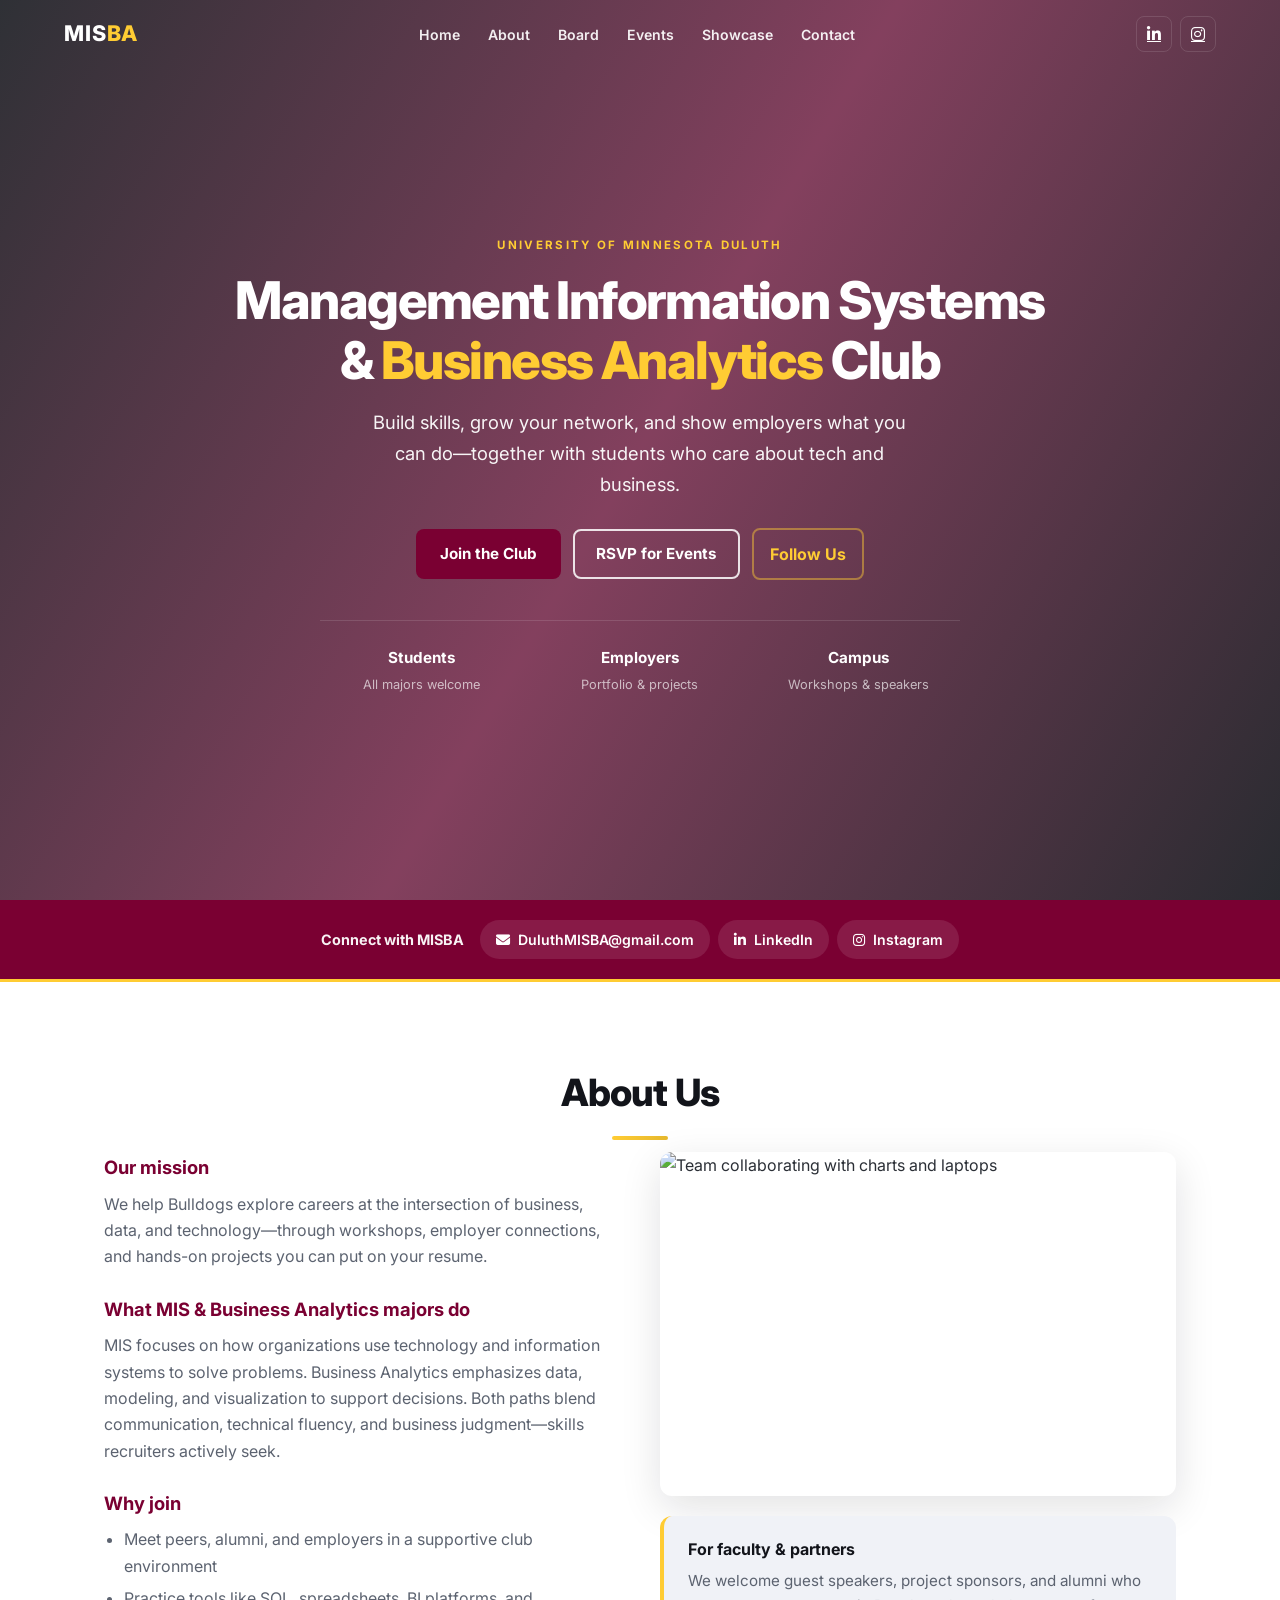
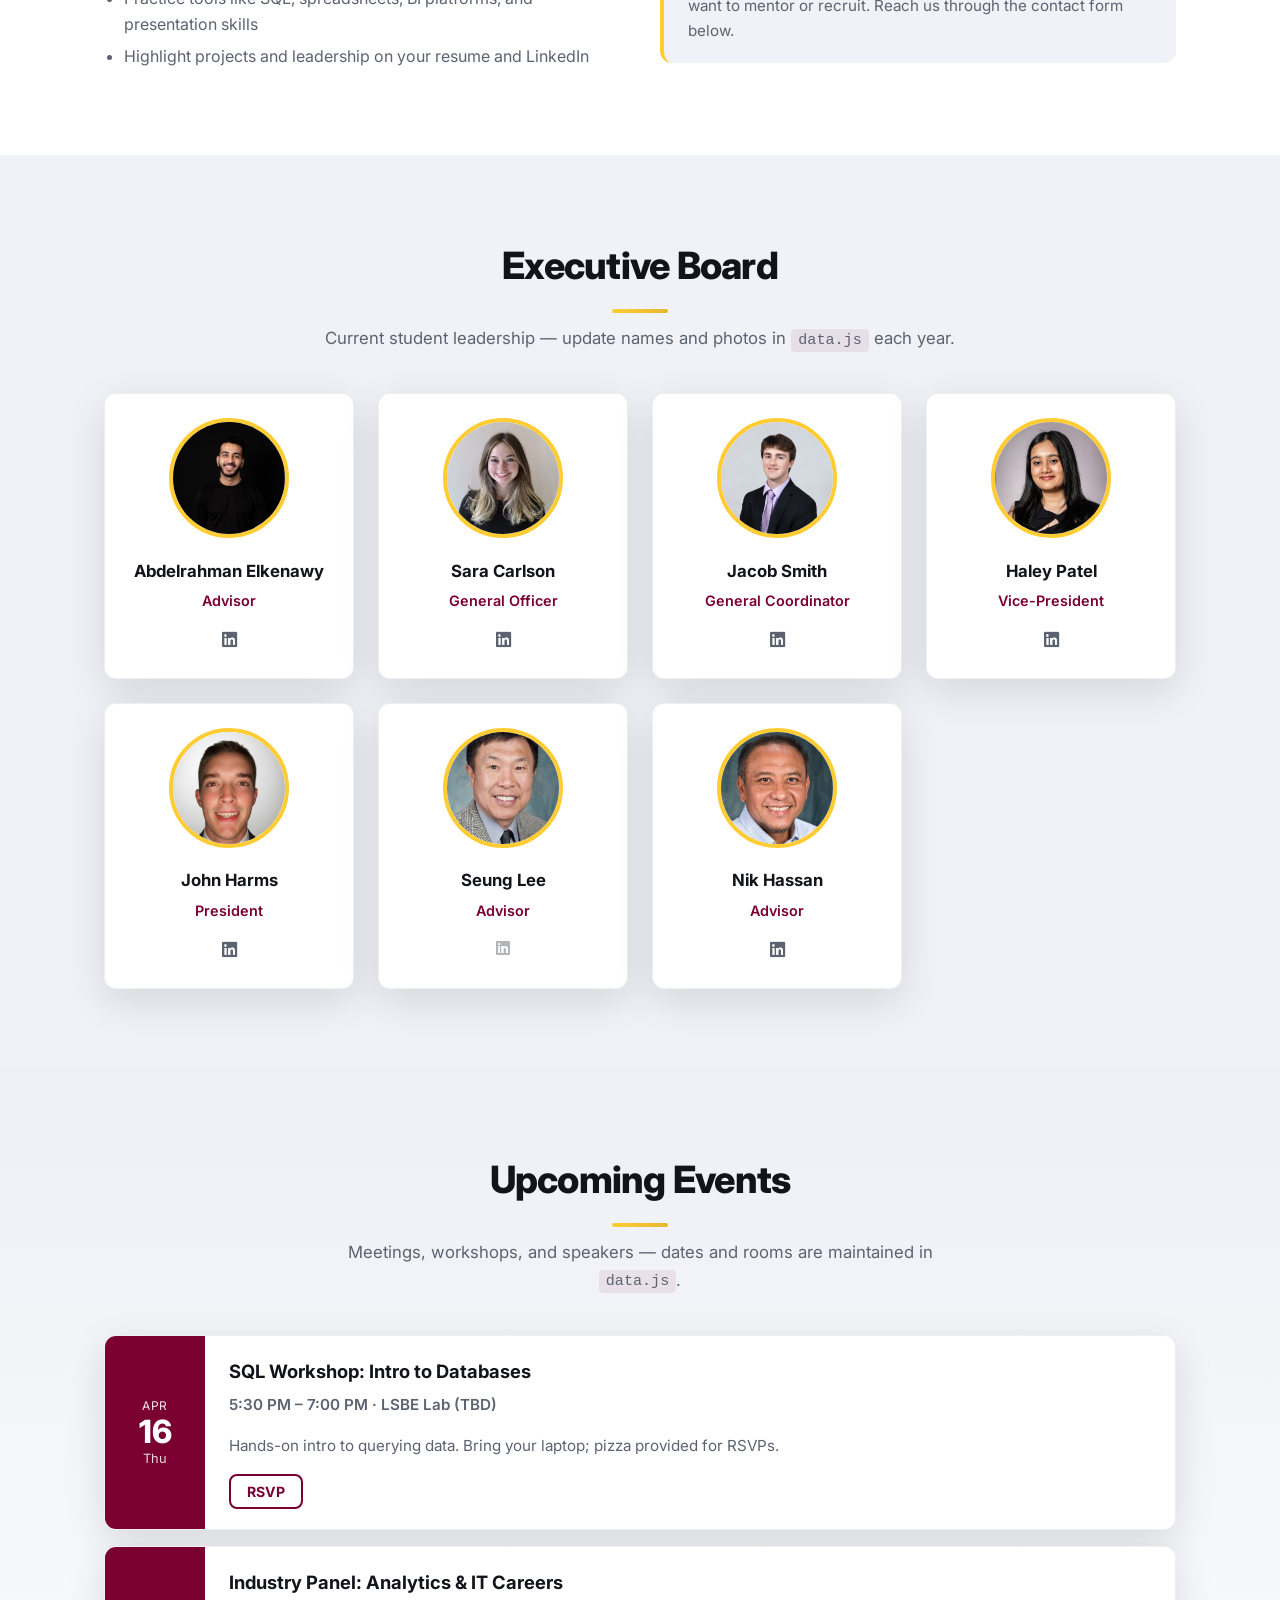
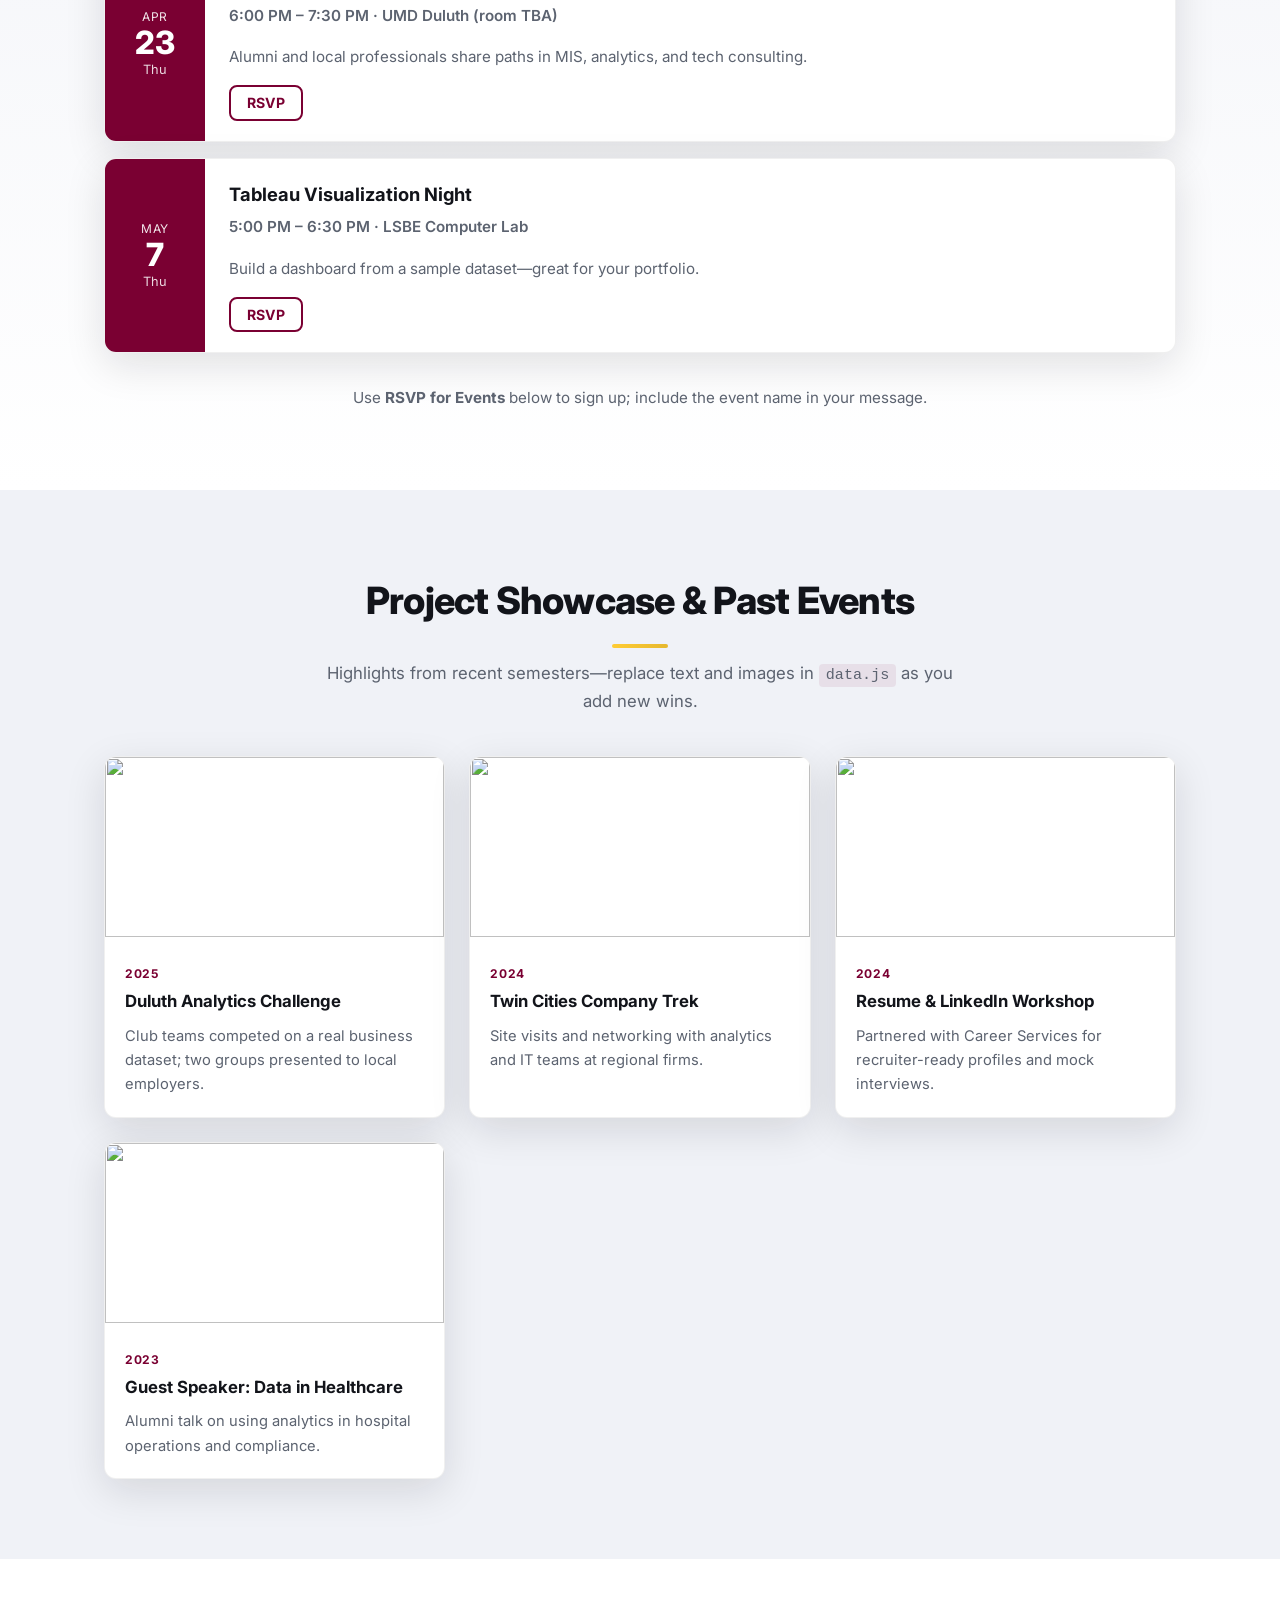
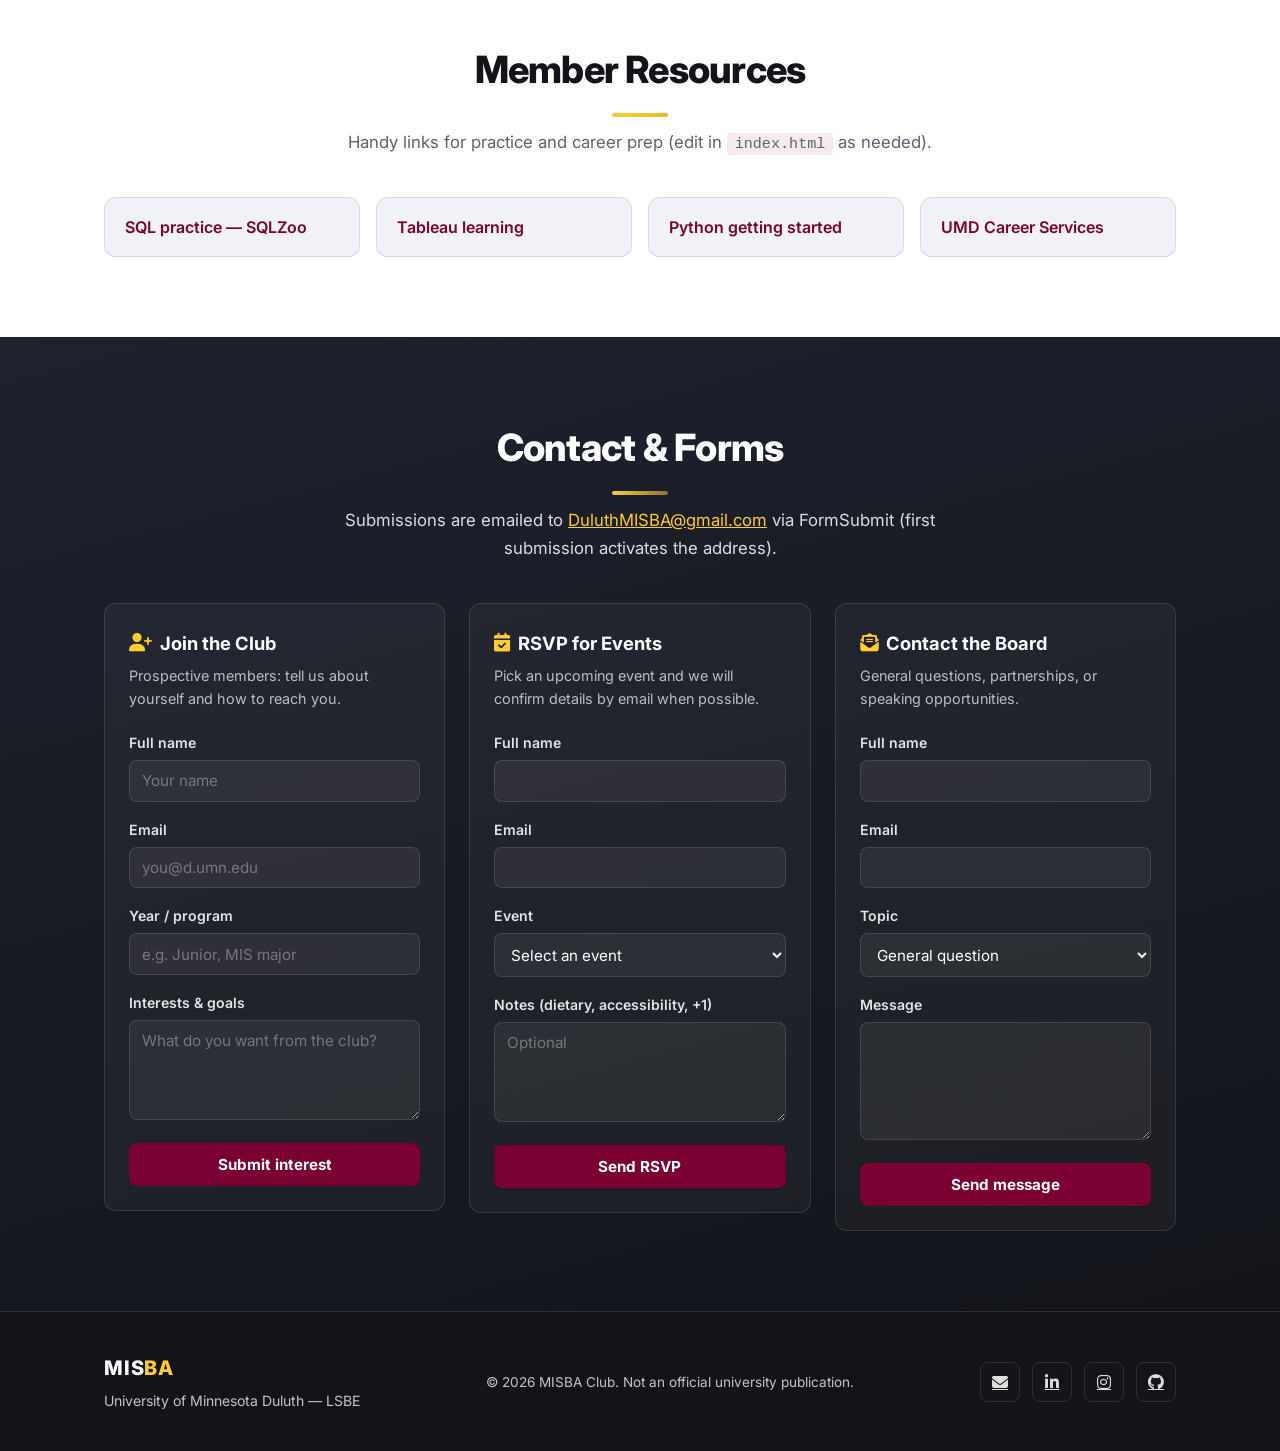
==== MISBA-club-site-main/index.html @ f06db03b "Add files via upload" ====
<!DOCTYPE html>
<html lang="en">
<head>
    <meta charset="UTF-8">
    <meta name="viewport" content="width=device-width, initial-scale=1.0">
    <meta name="description" content="UMD Duluth MIS & Business Analytics Club — events, projects, and community for students, faculty, and employers.">
    <title>MISBA Club | University of Minnesota Duluth</title>
    <link href="https://fonts.googleapis.com/css2?family=Inter:wght@300;400;500;600;700;800&display=swap" rel="stylesheet">
    <link rel="stylesheet" href="https://cdnjs.cloudflare.com/ajax/libs/font-awesome/6.5.1/css/all.min.css">
    <link rel="stylesheet" href="style.css">
</head>
<body>

    <nav id="navbar" aria-label="Primary">
        <div class="nav-container">
            <a href="#home" class="logo">MIS<span>BA</span></a>
            <ul class="nav-links" id="nav-links">
                <li><a href="#home">Home</a></li>
                <li><a href="#about">About</a></li>
                <li><a href="#board">Board</a></li>
                <li><a href="#events">Events</a></li>
                <li><a href="#showcase">Showcase</a></li>
                <li><a href="#contact">Contact</a></li>
            </ul>
            <div class="nav-social" aria-hidden="true">
                <a href="https://www.linkedin.com/in/mis-ba-duluth/" target="_blank" rel="noopener noreferrer" title="LinkedIn"><i class="fab fa-linkedin-in"></i></a>
                <a href="https://www.instagram.com/misbac_umd?igsh=MTRkMTVzYm5iMDFwYw==" target="_blank" rel="noopener noreferrer" title="Instagram"><i class="fab fa-instagram"></i></a>
            </div>
            <button type="button" class="burger" id="burger" aria-label="Open menu" aria-expanded="false" aria-controls="nav-links">
                <span class="line1"></span>
                <span class="line2"></span>
                <span class="line3"></span>
            </button>
        </div>
    </nav>

    <header id="home" class="hero">
        <div class="hero-content">
            <p class="hero-eyebrow">University of Minnesota Duluth</p>
            <h1>Management Information Systems <br>&amp; <span class="highlight">Business Analytics</span> Club</h1>
            <p class="hero-lead">Build skills, grow your network, and show employers what you can do—together with students who care about tech and business.</p>
            <div class="hero-btns">
                <a href="#join" class="btn-primary">Join the Club</a>
                <a href="#events" class="btn-secondary">RSVP for Events</a>
                <a href="#socials" class="btn-ghost">Follow Us</a>
            </div>
            <div class="hero-stats" role="presentation">
                <div><strong>Students</strong><span>All majors welcome</span></div>
                <div><strong>Employers</strong><span>Portfolio &amp; projects</span></div>
                <div><strong>Campus</strong><span>Workshops &amp; speakers</span></div>
            </div>
        </div>
    </header>

    <section id="socials" class="social-strip" aria-label="Club social media">
        <div class="container social-strip-inner">
            <span class="social-strip-label">Connect with MISBA</span>
            <div class="social-strip-links">
                <a class="social-pill" href="mailto:DuluthMISBA@gmail.com"><i class="fas fa-envelope"></i> DuluthMISBA@gmail.com</a>
                <a class="social-pill" href="https://www.linkedin.com/in/mis-ba-duluth/" target="_blank" rel="noopener noreferrer"><i class="fab fa-linkedin-in"></i> LinkedIn</a>
                <a class="social-pill" href="https://www.instagram.com/misbac_umd?igsh=MTRkMTVzYm5iMDFwYw==" target="_blank" rel="noopener noreferrer"><i class="fab fa-instagram"></i> Instagram</a>
            </div>
        </div>
    </section>

    <section id="about" class="section">
        <div class="container">
            <h2 class="section-title">About Us</h2>
            <div class="about-grid">
                <div class="about-text">
                    <h3>Our mission</h3>
                    <p>We help Bulldogs explore careers at the intersection of business, data, and technology—through workshops, employer connections, and hands-on projects you can put on your resume.</p>
                    <h3>What MIS &amp; Business Analytics majors do</h3>
                    <p>MIS focuses on how organizations use technology and information systems to solve problems. Business Analytics emphasizes data, modeling, and visualization to support decisions. Both paths blend communication, technical fluency, and business judgment—skills recruiters actively seek.</p>
                    <h3>Why join</h3>
                    <ul class="about-list">
                        <li>Meet peers, alumni, and employers in a supportive club environment</li>
                        <li>Practice tools like SQL, spreadsheets, BI platforms, and presentation skills</li>
                        <li>Highlight projects and leadership on your resume and LinkedIn</li>
                    </ul>
                </div>
                <div class="about-aside">
                    <figure class="about-image">
                        <img src="https://images.unsplash.com/photo-1460925895917-afdab827c52f?auto=format&fit=crop&w=900&q=80" alt="Team collaborating with charts and laptops" width="600" height="400" loading="lazy">
                    </figure>
                    <div class="about-card">
                        <h4>For faculty &amp; partners</h4>
                        <p>We welcome guest speakers, project sponsors, and alumni who want to mentor or recruit. Reach us through the contact form below.</p>
                    </div>
                </div>
            </div>
        </div>
    </section>

    <section id="board" class="section bg-light">
        <div class="container">
            <h2 class="section-title">Executive Board</h2>
            <p class="section-intro">Current student leadership — update names and photos in <code>data.js</code> each year.</p>
            <div class="card-grid" id="board-grid"></div>
        </div>
    </section>

    <section id="events" class="section section-events">
        <div class="container">
            <h2 class="section-title">Upcoming Events</h2>
            <p class="section-intro">Meetings, workshops, and speakers — dates and rooms are maintained in <code>data.js</code>.</p>
            <div class="events-container" id="events-container"></div>
            <p class="events-rsvp-hint">Use <strong>RSVP for Events</strong> below to sign up; include the event name in your message.</p>
        </div>
    </section>

    <section id="showcase" class="section bg-light">
        <div class="container">
            <h2 class="section-title">Project Showcase &amp; Past Events</h2>
            <p class="section-intro">Highlights from recent semesters—replace text and images in <code>data.js</code> as you add new wins.</p>
            <div class="showcase-grid" id="showcase-grid"></div>
        </div>
    </section>

    <section id="resources" class="section">
        <div class="container">
            <h2 class="section-title">Member Resources</h2>
            <p class="section-intro">Handy links for practice and career prep (edit in <code>index.html</code> as needed).</p>
            <div class="resource-grid">
                <a href="https://sqlzoo.net/" class="resource-link" target="_blank" rel="noopener noreferrer">SQL practice — SQLZoo</a>
                <a href="https://public.tableau.com/app/learn" class="resource-link" target="_blank" rel="noopener noreferrer">Tableau learning</a>
                <a href="https://www.python.org/about/gettingstarted/" class="resource-link" target="_blank" rel="noopener noreferrer">Python getting started</a>
                <a href="https://careers.d.umn.edu/" class="resource-link" target="_blank" rel="noopener noreferrer">UMD Career Services</a>
            </div>
        </div>
    </section>

    <section id="contact" class="section bg-dark contact-section">
        <div class="container">
            <h2 class="section-title white">Contact &amp; Forms</h2>
            <p class="section-intro light">Submissions are emailed to <a href="mailto:DuluthMISBA@gmail.com">DuluthMISBA@gmail.com</a> via FormSubmit (first submission activates the address).</p>

            <div class="forms-grid">
                <div class="form-panel" id="join">
                    <h3><i class="fas fa-user-plus"></i> Join the Club</h3>
                    <p class="form-panel-desc">Prospective members: tell us about yourself and how to reach you.</p>
                    <form class="club-form" action="https://formsubmit.co/DuluthMISBA@gmail.com" method="POST">
                        <input type="hidden" name="_subject" value="[MISBA] Join the Club">
                        <input type="hidden" name="_template" value="table">
                        <input type="text" name="_honey" class="honeypot" tabindex="-1" autocomplete="off" aria-hidden="true">
                        <div class="form-group">
                            <label for="join-name">Full name</label>
                            <input type="text" id="join-name" name="name" placeholder="Your name" required autocomplete="name">
                        </div>
                        <div class="form-group">
                            <label for="join-email">Email</label>
                            <input type="email" id="join-email" name="email" placeholder="you@d.umn.edu" required autocomplete="email">
                        </div>
                        <div class="form-group">
                            <label for="join-year">Year / program</label>
                            <input type="text" id="join-year" name="year_or_program" placeholder="e.g. Junior, MIS major">
                        </div>
                        <div class="form-group">
                            <label for="join-interests">Interests &amp; goals</label>
                            <textarea id="join-interests" name="interests" rows="4" placeholder="What do you want from the club?" required></textarea>
                        </div>
                        <button type="submit" class="btn-primary btn-block">Submit interest</button>
                    </form>
                </div>

                <div class="form-panel" id="rsvp">
                    <h3><i class="fas fa-calendar-check"></i> RSVP for Events</h3>
                    <p class="form-panel-desc">Pick an upcoming event and we will confirm details by email when possible.</p>
                    <form class="club-form" action="https://formsubmit.co/DuluthMISBA@gmail.com" method="POST">
                        <input type="hidden" name="_subject" value="[MISBA] Event RSVP">
                        <input type="hidden" name="_template" value="table">
                        <input type="text" name="_honey" class="honeypot" tabindex="-1" autocomplete="off" aria-hidden="true">
                        <div class="form-group">
                            <label for="rsvp-name">Full name</label>
                            <input type="text" id="rsvp-name" name="name" required autocomplete="name">
                        </div>
                        <div class="form-group">
                            <label for="rsvp-email">Email</label>
                            <input type="email" id="rsvp-email" name="email" required autocomplete="email">
                        </div>
                        <div class="form-group">
                            <label for="rsvp-event">Event</label>
                            <select id="rsvp-event" name="event" required></select>
                        </div>
                        <div class="form-group">
                            <label for="rsvp-notes">Notes (dietary, accessibility, +1)</label>
                            <textarea id="rsvp-notes" name="notes" rows="3" placeholder="Optional"></textarea>
                        </div>
                        <button type="submit" class="btn-primary btn-block">Send RSVP</button>
                    </form>
                </div>

                <div class="form-panel" id="inquiry">
                    <h3><i class="fas fa-envelope-open-text"></i> Contact the Board</h3>
                    <p class="form-panel-desc">General questions, partnerships, or speaking opportunities.</p>
                    <form class="club-form" action="https://formsubmit.co/DuluthMISBA@gmail.com" method="POST">
                        <input type="hidden" name="_subject" value="[MISBA] General inquiry">
                        <input type="hidden" name="_template" value="table">
                        <input type="text" name="_honey" class="honeypot" tabindex="-1" autocomplete="off" aria-hidden="true">
                        <div class="form-group">
                            <label for="inq-name">Full name</label>
                            <input type="text" id="inq-name" name="name" required autocomplete="name">
                        </div>
                        <div class="form-group">
                            <label for="inq-email">Email</label>
                            <input type="email" id="inq-email" name="email" required autocomplete="email">
                        </div>
                        <div class="form-group">
                            <label for="inq-topic">Topic</label>
                            <select id="inq-topic" name="topic">
                                <option value="General">General question</option>
                                <option value="Speaking">Guest speaking / panel</option>
                                <option value="Sponsorship">Sponsorship or collaboration</option>
                                <option value="Faculty">Faculty / staff</option>
                            </select>
                        </div>
                        <div class="form-group">
                            <label for="inq-message">Message</label>
                            <textarea id="inq-message" name="message" rows="5" required></textarea>
                        </div>
                        <button type="submit" class="btn-primary btn-block">Send message</button>
                    </form>
                </div>
            </div>
        </div>
    </section>

    <footer>
        <div class="container footer-content">
            <div class="footer-brand">
                <span class="logo footer-logo">MIS<span>BA</span></span>
                <p>University of Minnesota Duluth — LSBE</p>
            </div>
            <p class="footer-copy">&copy; <span id="year"></span> MISBA Club. Not an official university publication.</p>
            <div class="footer-socials">
                <a href="mailto:DuluthMISBA@gmail.com" title="Email"><i class="fas fa-envelope"></i></a>
                <a href="https://www.linkedin.com/in/mis-ba-duluth/" target="_blank" rel="noopener noreferrer" title="LinkedIn"><i class="fab fa-linkedin-in"></i></a>
                <a href="https://www.instagram.com/misbac_umd?igsh=MTRkMTVzYm5iMDFwYw==" target="_blank" rel="noopener noreferrer" title="Instagram"><i class="fab fa-instagram"></i></a>
                <a href="https://github.com/prestonsimon1/MISBA-club-site" target="_blank" rel="noopener noreferrer" title="Site repository"><i class="fab fa-github"></i></a>
            </div>
        </div>
    </footer>

    <script src="data.js"></script>
    <script src="script.js"></script>
</body>
</html>
---- MISBA-club-site-main/style.css ----
/* --- Root (UMD-inspired: maroon + gold) --- */
:root {
    --umd-maroon: #7a0032;
    --umd-maroon-deep: #5c0025;
    --umd-gold: #ffcc33;
    --umd-gold-dim: #e6b82e;
    --dark: #12141a;
    --dark-soft: #1e222d;
    --text: #2b2f36;
    --muted: #5c6370;
    --light-grey: #f0f2f7;
    --white: #ffffff;
    --border: rgba(255, 255, 255, 0.12);
    --shadow: 0 12px 40px rgba(18, 20, 26, 0.12);
    --transition: 0.25s ease;
    --radius: 12px;
    --font: "Inter", system-ui, sans-serif;
}

* {
    margin: 0;
    padding: 0;
    box-sizing: border-box;
}

html {
    scroll-behavior: smooth;
}

body {
    font-family: var(--font);
    line-height: 1.65;
    color: var(--text);
    overflow-x: hidden;
    background: var(--white);
}

.container {
    max-width: 1120px;
    margin: 0 auto;
    padding: 0 1.5rem;
}

.section {
    padding: 5rem 0;
}

.section-title {
    text-align: center;
    font-size: clamp(1.75rem, 4vw, 2.35rem);
    font-weight: 800;
    margin-bottom: 0.75rem;
    letter-spacing: -0.02em;
    color: var(--dark);
}

.section-title.white {
    color: var(--white);
}

.section-title::after {
    content: "";
    display: block;
    width: 56px;
    height: 4px;
    background: linear-gradient(90deg, var(--umd-gold), var(--umd-gold-dim));
    margin: 0.75rem auto 0;
    border-radius: 2px;
}

.section-intro {
    text-align: center;
    max-width: 640px;
    margin: 0 auto 2.5rem;
    color: var(--muted);
    font-size: 1.05rem;
}

.section-intro.light {
    color: rgba(255, 255, 255, 0.85);
}

.section-intro.light a {
    color: var(--umd-gold);
}

.section-intro code {
    font-size: 0.9em;
    background: rgba(122, 0, 50, 0.08);
    padding: 0.15rem 0.45rem;
    border-radius: 4px;
}

.bg-light {
    background: var(--light-grey);
}

.bg-dark {
    background: linear-gradient(165deg, var(--dark-soft) 0%, var(--dark) 100%);
    color: var(--white);
}

/* --- Navigation --- */
#navbar {
    position: fixed;
    width: 100%;
    top: 0;
    z-index: 1000;
    transition: background var(--transition), padding var(--transition), box-shadow var(--transition);
    padding: 1rem 0;
}

#navbar.scrolled {
    background: rgba(18, 20, 26, 0.92);
    backdrop-filter: blur(12px);
    padding: 0.5rem 0;
    box-shadow: 0 4px 24px rgba(0, 0, 0, 0.2);
}

.nav-container {
    max-width: 1200px;
    margin: 0 auto;
    display: flex;
    align-items: center;
    justify-content: space-between;
    padding: 0 1.5rem;
    gap: 1rem;
}

.logo {
    font-weight: 800;
    font-size: 1.35rem;
    color: var(--white);
    text-decoration: none;
    letter-spacing: 0.04em;
}

.logo span {
    color: var(--umd-gold);
}

.nav-links {
    display: flex;
    list-style: none;
    gap: 0.25rem;
}

.nav-links li a {
    color: rgba(255, 255, 255, 0.92);
    text-decoration: none;
    padding: 0.5rem 0.75rem;
    font-weight: 600;
    font-size: 0.88rem;
    border-radius: 8px;
    transition: var(--transition);
}

.nav-links li a:hover {
    color: var(--umd-gold);
    background: rgba(255, 255, 255, 0.06);
}

.nav-social {
    display: flex;
    gap: 0.5rem;
}

.nav-social a {
    color: var(--white);
    width: 36px;
    height: 36px;
    display: flex;
    align-items: center;
    justify-content: center;
    border-radius: 8px;
    border: 1px solid var(--border);
    transition: var(--transition);
}

.nav-social a:hover {
    color: var(--umd-gold);
    border-color: var(--umd-gold);
}

.burger {
    display: none;
    flex-direction: column;
    justify-content: center;
    gap: 5px;
    width: 44px;
    height: 44px;
    background: transparent;
    border: 1px solid var(--border);
    border-radius: 8px;
    cursor: pointer;
    padding: 0 10px;
}

.burger span {
    display: block;
    height: 2px;
    background: var(--white);
    border-radius: 1px;
    transition: var(--transition);
}

.burger.toggle .line1 {
    transform: rotate(45deg) translate(5px, 5px);
}

.burger.toggle .line2 {
    opacity: 0;
}

.burger.toggle .line3 {
    transform: rotate(-45deg) translate(5px, -5px);
}

/* --- Hero --- */
.hero {
    min-height: 100vh;
    padding: 6rem 1.5rem 4rem;
    background:
        linear-gradient(120deg, rgba(18, 20, 26, 0.88) 0%, rgba(90, 0, 40, 0.75) 50%, rgba(18, 20, 26, 0.9) 100%),
        url("https://images.unsplash.com/photo-1551434678-e076c223a692?auto=format&fit=crop&w=1920&q=80") center/cover no-repeat;
    display: flex;
    align-items: center;
    justify-content: center;
    text-align: center;
    color: var(--white);
}

.hero-content {
    max-width: 880px;
}

.hero-eyebrow {
    text-transform: uppercase;
    letter-spacing: 0.2em;
    font-size: 0.72rem;
    font-weight: 700;
    color: var(--umd-gold);
    margin-bottom: 1rem;
}

.hero h1 {
    font-size: clamp(2rem, 5vw, 3.25rem);
    line-height: 1.15;
    font-weight: 800;
    margin-bottom: 1rem;
    letter-spacing: -0.03em;
}

.highlight {
    color: var(--umd-gold);
}

.hero-lead {
    font-size: 1.15rem;
    opacity: 0.95;
    max-width: 560px;
    margin: 0 auto 1.75rem;
    line-height: 1.7;
}

.hero-btns {
    display: flex;
    flex-wrap: wrap;
    gap: 0.75rem;
    justify-content: center;
    align-items: center;
    margin-bottom: 2.5rem;
}

.hero-stats {
    display: grid;
    grid-template-columns: repeat(3, 1fr);
    gap: 1rem;
    max-width: 640px;
    margin: 0 auto;
    padding-top: 1.5rem;
    border-top: 1px solid var(--border);
}

.hero-stats div {
    text-align: center;
}

.hero-stats strong {
    display: block;
    font-size: 0.95rem;
    color: var(--white);
}

.hero-stats span {
    font-size: 0.8rem;
    color: rgba(255, 255, 255, 0.65);
}

/* --- Buttons --- */
.btn-primary {
    background: var(--umd-maroon);
    color: var(--white);
    padding: 0.75rem 1.5rem;
    border: none;
    border-radius: 8px;
    text-decoration: none;
    font-weight: 700;
    font-size: 0.95rem;
    display: inline-block;
    transition: var(--transition);
    cursor: pointer;
    font-family: inherit;
}

.btn-primary:hover {
    background: var(--umd-maroon-deep);
    transform: translateY(-2px);
    box-shadow: 0 8px 24px rgba(122, 0, 50, 0.35);
}

.btn-secondary {
    border: 2px solid rgba(255, 255, 255, 0.85);
    color: var(--white);
    padding: 0.65rem 1.35rem;
    text-decoration: none;
    border-radius: 8px;
    font-weight: 700;
    font-size: 0.95rem;
    transition: var(--transition);
}

.btn-secondary:hover {
    background: var(--white);
    color: var(--umd-maroon);
}

.btn-ghost {
    color: var(--umd-gold);
    text-decoration: none;
    font-weight: 700;
    padding: 0.65rem 1rem;
    border-radius: 8px;
    border: 2px solid rgba(255, 204, 51, 0.45);
    transition: var(--transition);
}

.btn-ghost:hover {
    background: rgba(255, 204, 51, 0.12);
}

.btn-block {
    width: 100%;
    text-align: center;
}

/* --- Social strip --- */
.social-strip {
    background: var(--umd-maroon);
    color: var(--white);
    padding: 1.25rem 0;
    border-bottom: 3px solid var(--umd-gold);
}

.social-strip-inner {
    display: flex;
    flex-wrap: wrap;
    align-items: center;
    justify-content: center;
    gap: 1rem;
}

.social-strip-label {
    font-weight: 700;
    font-size: 0.9rem;
    opacity: 0.95;
}

.social-strip-links {
    display: flex;
    flex-wrap: wrap;
    gap: 0.5rem;
    justify-content: center;
}

.social-pill {
    display: inline-flex;
    align-items: center;
    gap: 0.5rem;
    padding: 0.5rem 1rem;
    background: rgba(255, 255, 255, 0.1);
    border-radius: 999px;
    color: var(--white);
    text-decoration: none;
    font-size: 0.88rem;
    font-weight: 600;
    transition: var(--transition);
}

.social-pill:hover {
    background: rgba(255, 255, 255, 0.2);
    color: var(--umd-gold);
}

/* --- About --- */
.about-grid {
    display: grid;
    grid-template-columns: 1fr 1fr;
    gap: 2.5rem;
    align-items: start;
}

.about-text h3 {
    font-size: 1.15rem;
    margin: 1.5rem 0 0.5rem;
    color: var(--umd-maroon);
}

.about-text h3:first-child {
    margin-top: 0;
}

.about-text p {
    color: var(--muted);
}

.about-list {
    margin-top: 0.5rem;
    padding-left: 1.25rem;
    color: var(--muted);
}

.about-list li {
    margin-bottom: 0.35rem;
}

.about-aside {
    display: flex;
    flex-direction: column;
    gap: 1.25rem;
}

.about-image {
    border-radius: var(--radius);
    overflow: hidden;
    box-shadow: var(--shadow);
}

.about-image img {
    width: 100%;
    height: auto;
    display: block;
    vertical-align: middle;
}

.about-card {
    background: var(--light-grey);
    padding: 1.25rem 1.5rem;
    border-radius: var(--radius);
    border-left: 4px solid var(--umd-gold);
}

.about-card h4 {
    font-size: 1rem;
    margin-bottom: 0.35rem;
    color: var(--dark);
}

.about-card p {
    font-size: 0.95rem;
    color: var(--muted);
}

/* --- Board --- */
.card-grid {
    display: grid;
    grid-template-columns: repeat(auto-fill, minmax(200px, 1fr));
    gap: 1.5rem;
}

.board-card {
    background: var(--white);
    padding: 1.5rem 1.25rem;
    text-align: center;
    border-radius: var(--radius);
    box-shadow: var(--shadow);
    border: 1px solid rgba(0, 0, 0, 0.06);
    transition: transform var(--transition);
}

.board-card:hover {
    transform: translateY(-4px);
}

.board-img img {
    width: 120px;
    height: 120px;
    border-radius: 50%;
    object-fit: cover;
    border: 4px solid var(--umd-gold);
    margin-bottom: 0.75rem;
}

.board-card h3 {
    font-size: 1.05rem;
    color: var(--dark);
}

.board-card .role {
    color: var(--umd-maroon);
    font-weight: 600;
    font-size: 0.9rem;
    margin: 0.25rem 0 0.75rem;
}

.social-mini a {
    color: var(--muted);
    font-size: 1.1rem;
}

.social-mini a:hover {
    color: var(--umd-maroon);
}

.social-placeholder {
    opacity: 0.35;
    cursor: default;
}

.honeypot {
    display: none !important;
}

/* --- Events --- */
.section-events {
    background: linear-gradient(180deg, #eef0f6 0%, var(--white) 100%);
}

.events-container {
    display: flex;
    flex-direction: column;
    gap: 1rem;
}

.event-card {
    background: var(--white);
    display: flex;
    flex-wrap: wrap;
    align-items: stretch;
    padding: 0;
    border-radius: var(--radius);
    box-shadow: var(--shadow);
    border: 1px solid rgba(0, 0, 0, 0.06);
    overflow: hidden;
}

.event-date-box {
    background: var(--umd-maroon);
    color: var(--white);
    padding: 1.25rem 1.5rem;
    min-width: 100px;
    display: flex;
    flex-direction: column;
    align-items: center;
    justify-content: center;
    text-align: center;
}

.event-date-box .month {
    font-size: 0.75rem;
    text-transform: uppercase;
    letter-spacing: 0.08em;
    opacity: 0.9;
}

.event-date-box .day {
    font-size: 2rem;
    font-weight: 800;
    line-height: 1;
}

.event-date-box .weekday {
    font-size: 0.8rem;
    opacity: 0.85;
}

.event-info {
    flex: 1;
    padding: 1.25rem 1.5rem;
    min-width: 200px;
}

.event-info h4 {
    font-size: 1.15rem;
    margin-bottom: 0.35rem;
    color: var(--dark);
}

.event-meta {
    font-size: 0.88rem;
    color: var(--umd-maroon);
    font-weight: 600;
    margin-bottom: 0.5rem;
}

.event-info p {
    color: var(--muted);
    font-size: 0.95rem;
    margin-bottom: 1rem;
}

.btn-rsvp {
    background: transparent;
    color: var(--umd-maroon);
    border: 2px solid var(--umd-maroon);
    padding: 0.45rem 1rem;
    border-radius: 8px;
    font-weight: 700;
    cursor: pointer;
    font-family: inherit;
    font-size: 0.88rem;
    transition: var(--transition);
}

.btn-rsvp:hover {
    background: var(--umd-maroon);
    color: var(--white);
}

.events-rsvp-hint {
    text-align: center;
    margin-top: 2rem;
    color: var(--muted);
    font-size: 0.95rem;
}

/* --- Showcase --- */
.showcase-grid {
    display: grid;
    grid-template-columns: repeat(auto-fill, minmax(260px, 1fr));
    gap: 1.5rem;
}

.showcase-card {
    background: var(--white);
    border-radius: var(--radius);
    overflow: hidden;
    box-shadow: var(--shadow);
    border: 1px solid rgba(0, 0, 0, 0.06);
    transition: transform var(--transition);
}

.showcase-card:hover {
    transform: translateY(-3px);
}

.showcase-card img {
    width: 100%;
    height: 180px;
    object-fit: cover;
}

.showcase-body {
    padding: 1.25rem;
}

.showcase-body .year {
    font-size: 0.75rem;
    font-weight: 700;
    text-transform: uppercase;
    letter-spacing: 0.06em;
    color: var(--umd-maroon);
    margin-bottom: 0.25rem;
}

.showcase-body h4 {
    font-size: 1.05rem;
    margin-bottom: 0.5rem;
    color: var(--dark);
}

.showcase-body p {
    font-size: 0.92rem;
    color: var(--muted);
}

/* --- Resources --- */
.resource-grid {
    display: grid;
    grid-template-columns: repeat(auto-fit, minmax(220px, 1fr));
    gap: 1rem;
}

.resource-link {
    display: block;
    padding: 1rem 1.25rem;
    background: var(--light-grey);
    border-radius: var(--radius);
    text-decoration: none;
    color: var(--umd-maroon);
    font-weight: 600;
    border: 1px solid rgba(122, 0, 50, 0.12);
    transition: var(--transition);
}

.resource-link:hover {
    background: var(--white);
    border-color: var(--umd-gold);
    box-shadow: var(--shadow);
}

/* --- Contact / Forms --- */
.contact-section .section-title::after {
    background: linear-gradient(90deg, var(--umd-gold), rgba(255, 204, 51, 0.5));
}

.forms-grid {
    display: grid;
    grid-template-columns: repeat(auto-fit, minmax(300px, 1fr));
    gap: 1.5rem;
    align-items: start;
}

.form-panel {
    background: rgba(255, 255, 255, 0.04);
    border: 1px solid var(--border);
    border-radius: var(--radius);
    padding: 1.5rem;
}

.form-panel h3 {
    font-size: 1.15rem;
    margin-bottom: 0.35rem;
    display: flex;
    align-items: center;
    gap: 0.5rem;
    color: var(--white);
}

.form-panel h3 i {
    color: var(--umd-gold);
}

.form-panel-desc {
    font-size: 0.9rem;
    color: rgba(255, 255, 255, 0.7);
    margin-bottom: 1.25rem;
}

.form-group {
    margin-bottom: 1rem;
}

.form-group label {
    display: block;
    margin-bottom: 0.35rem;
    font-weight: 600;
    font-size: 0.88rem;
    color: rgba(255, 255, 255, 0.88);
}

.club-form input,
.club-form select,
.club-form textarea {
    width: 100%;
    padding: 0.65rem 0.75rem;
    border: 1px solid var(--border);
    border-radius: 8px;
    background: rgba(255, 255, 255, 0.06);
    color: var(--white);
    font-family: inherit;
    font-size: 0.95rem;
}

.club-form input::placeholder,
.club-form textarea::placeholder {
    color: rgba(255, 255, 255, 0.35);
}

.club-form select {
    cursor: pointer;
}

.club-form select option {
    background: var(--dark);
    color: var(--white);
}

.club-form textarea {
    resize: vertical;
    min-height: 100px;
}

.club-form input:focus,
.club-form select:focus,
.club-form textarea:focus {
    outline: 2px solid var(--umd-gold);
    outline-offset: 1px;
}

/* --- Footer --- */
footer {
    background: var(--dark);
    color: rgba(255, 255, 255, 0.75);
    padding: 2.5rem 0;
    border-top: 1px solid var(--border);
}

.footer-content {
    display: flex;
    flex-wrap: wrap;
    align-items: center;
    justify-content: space-between;
    gap: 1.5rem;
}

.footer-logo {
    font-size: 1.25rem;
}

.footer-brand p {
    font-size: 0.88rem;
    margin-top: 0.25rem;
}

.footer-copy {
    font-size: 0.85rem;
    flex: 1;
    text-align: center;
    min-width: 200px;
}

.footer-socials {
    display: flex;
    gap: 0.75rem;
}

.footer-socials a {
    color: rgba(255, 255, 255, 0.85);
    width: 40px;
    height: 40px;
    display: flex;
    align-items: center;
    justify-content: center;
    border-radius: 8px;
    border: 1px solid var(--border);
    transition: var(--transition);
}

.footer-socials a:hover {
    color: var(--umd-gold);
    border-color: var(--umd-gold);
}

/* --- Mobile --- */
@media (max-width: 900px) {
    .about-grid {
        grid-template-columns: 1fr;
    }

    .hero-stats {
        grid-template-columns: 1fr;
        gap: 0.75rem;
    }
}

@media (max-width: 768px) {
    .nav-links {
        display: none;
        position: absolute;
        top: 100%;
        left: 0;
        width: 100%;
        flex-direction: column;
        background: rgba(18, 20, 26, 0.98);
        padding: 1rem 1.5rem 1.25rem;
        gap: 0;
        border-bottom: 1px solid var(--border);
    }

    .nav-links.nav-active {
        display: flex;
    }

    .nav-links li a {
        display: block;
        padding: 0.65rem 0;
    }

    .nav-social {
        display: none;
    }

    .burger {
        display: flex;
    }

    .footer-content {
        flex-direction: column;
        text-align: center;
    }

    .footer-copy {
        order: 3;
    }
}
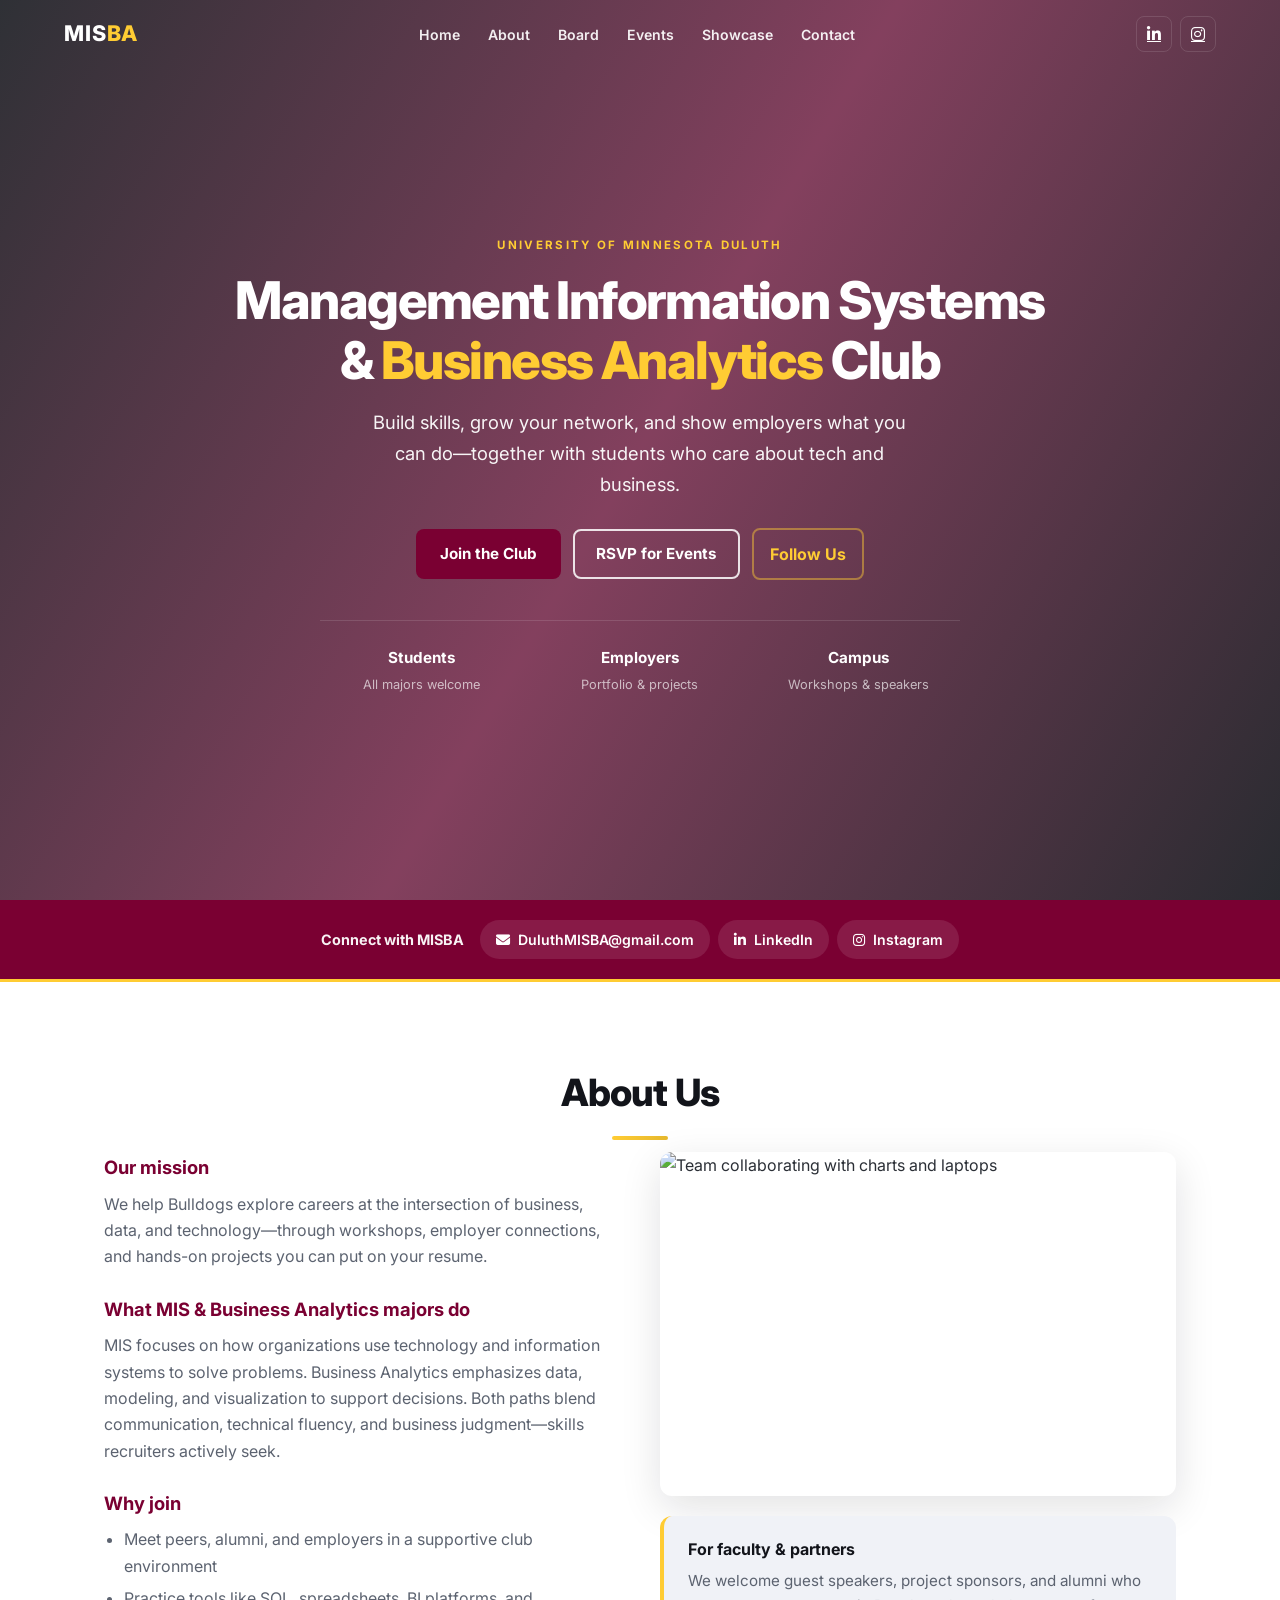
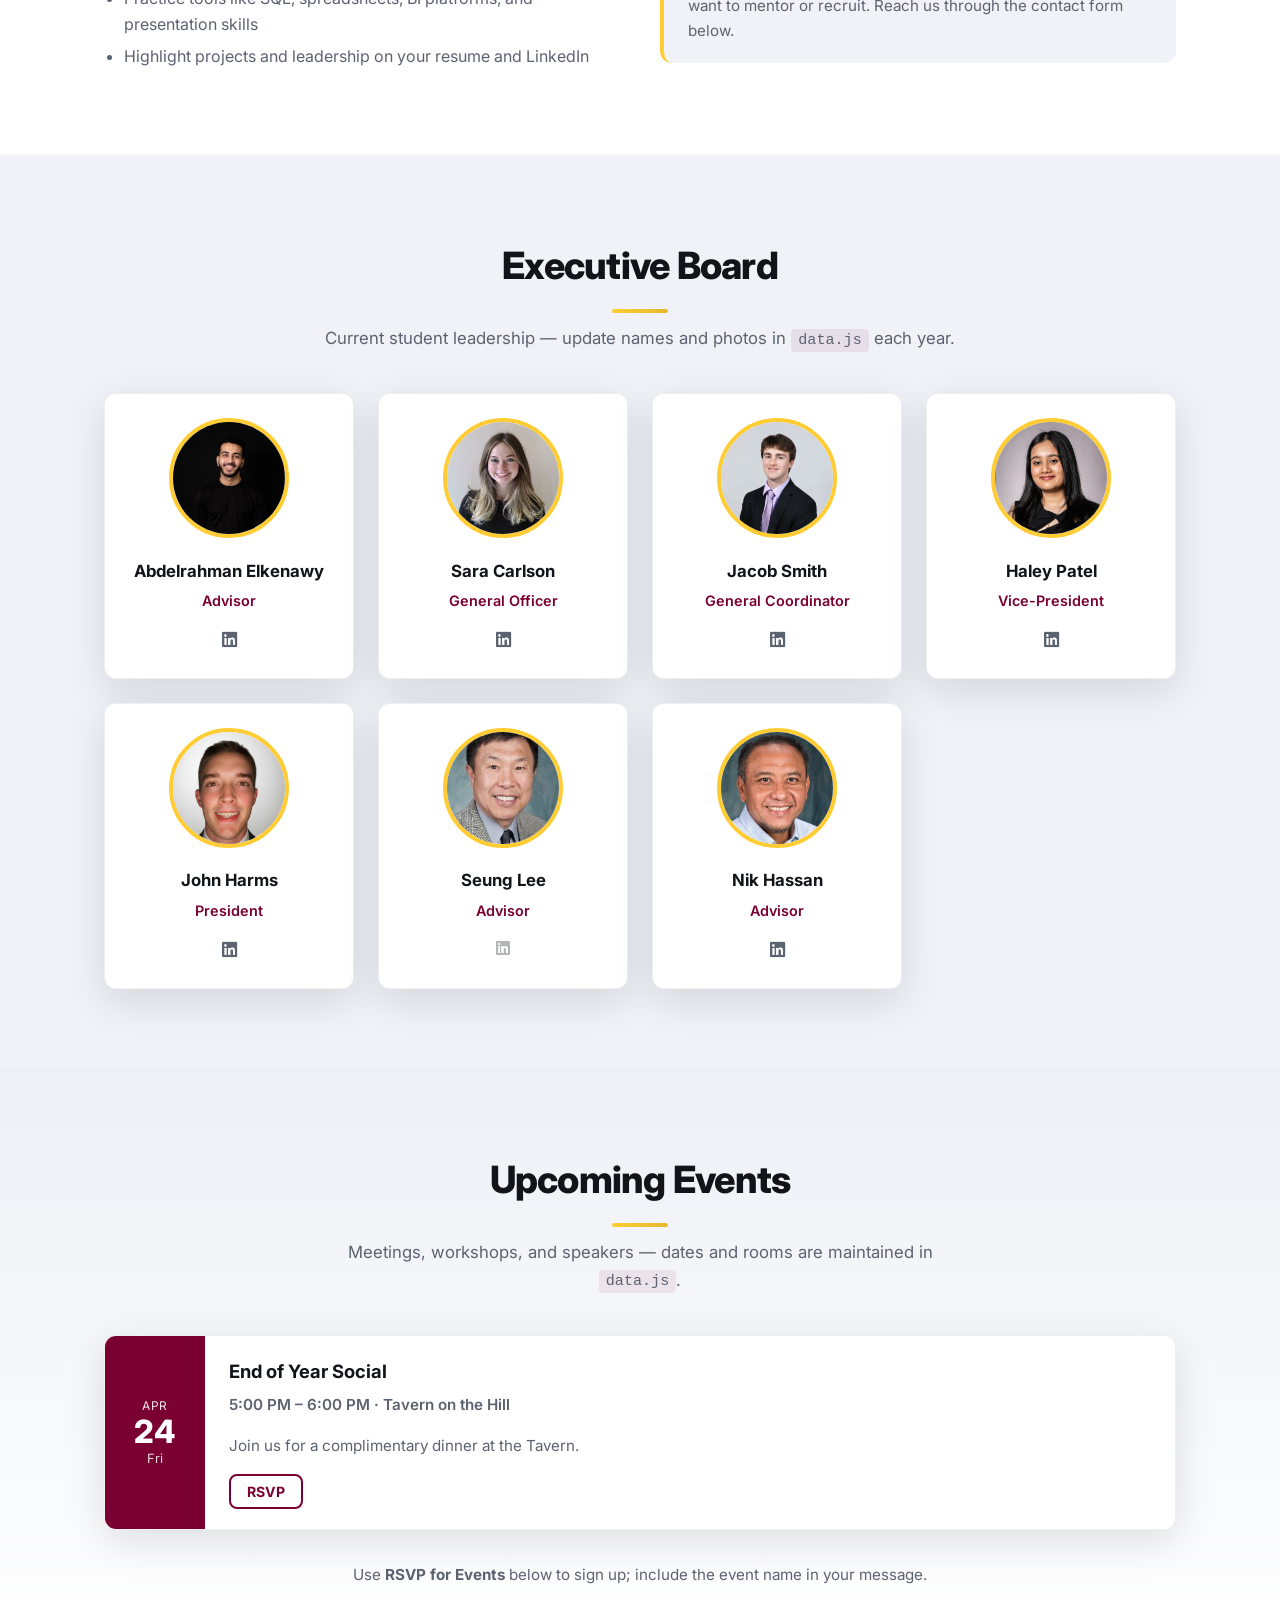
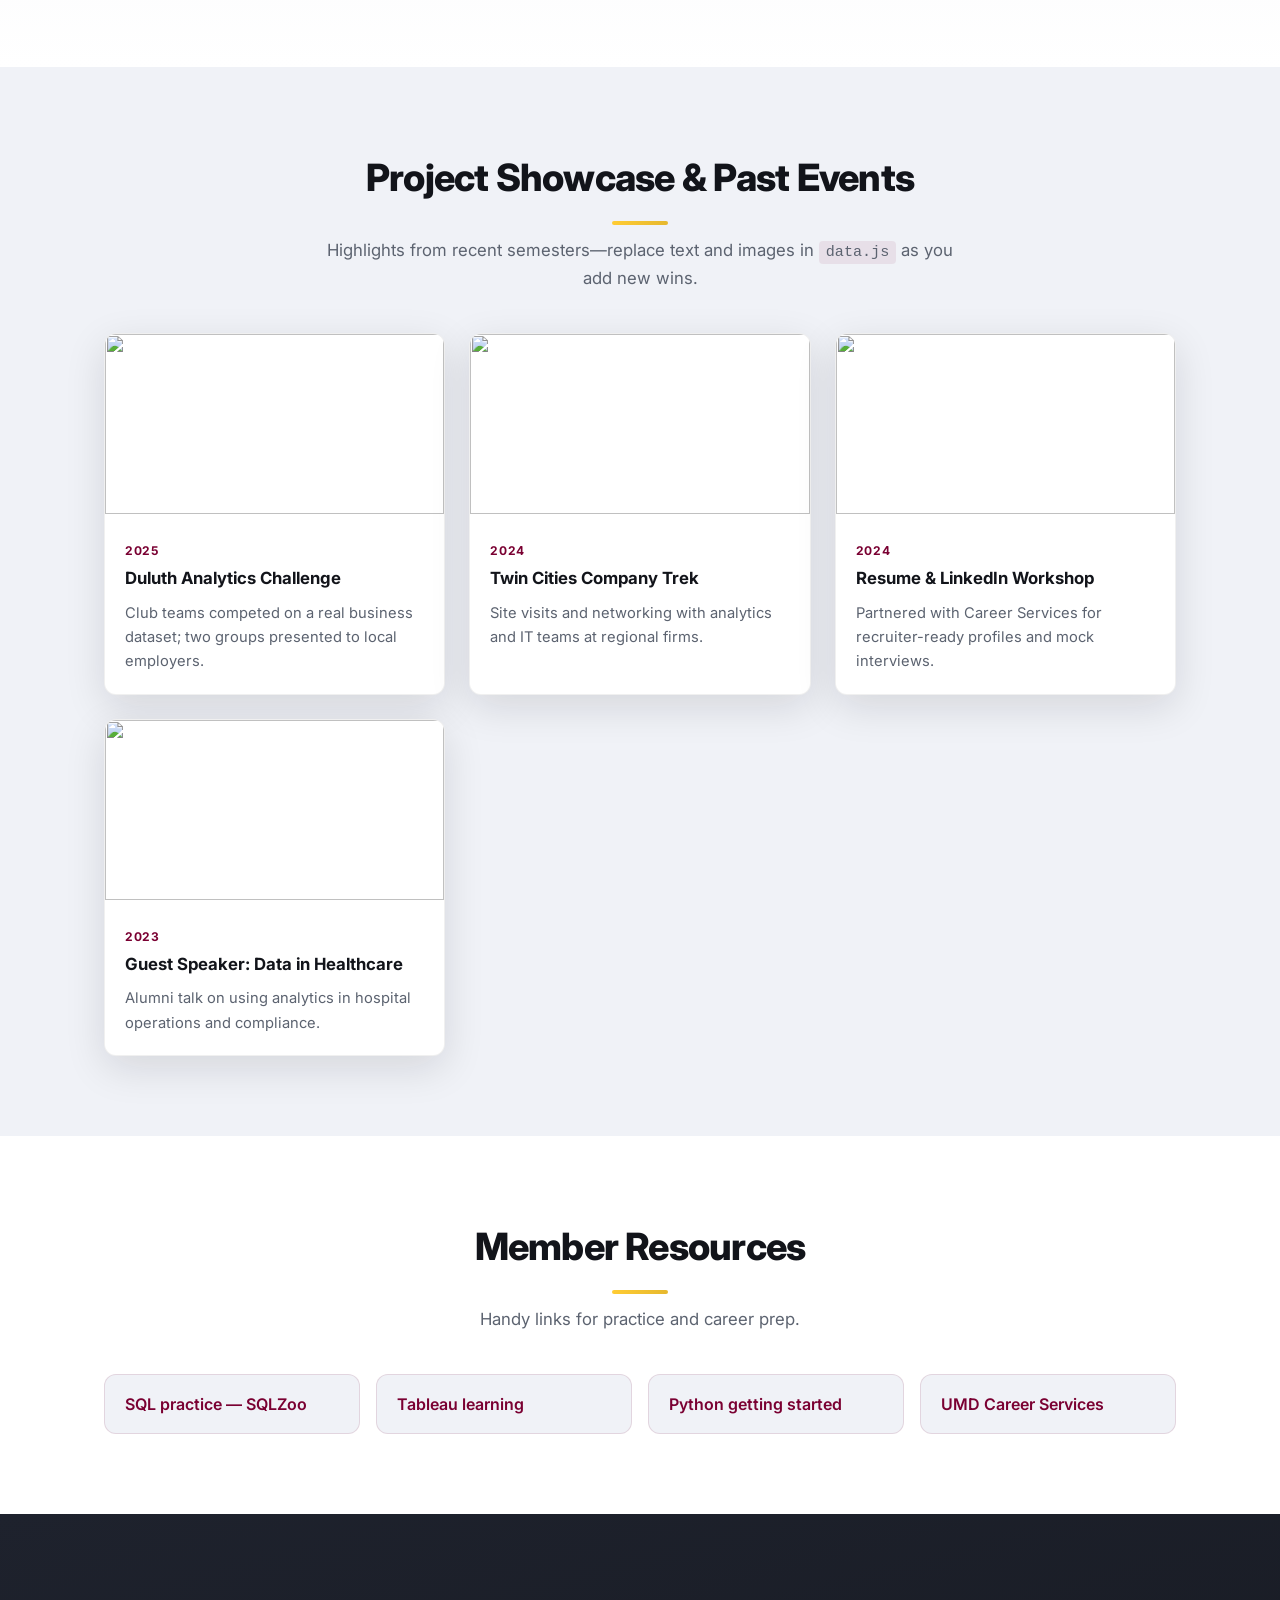
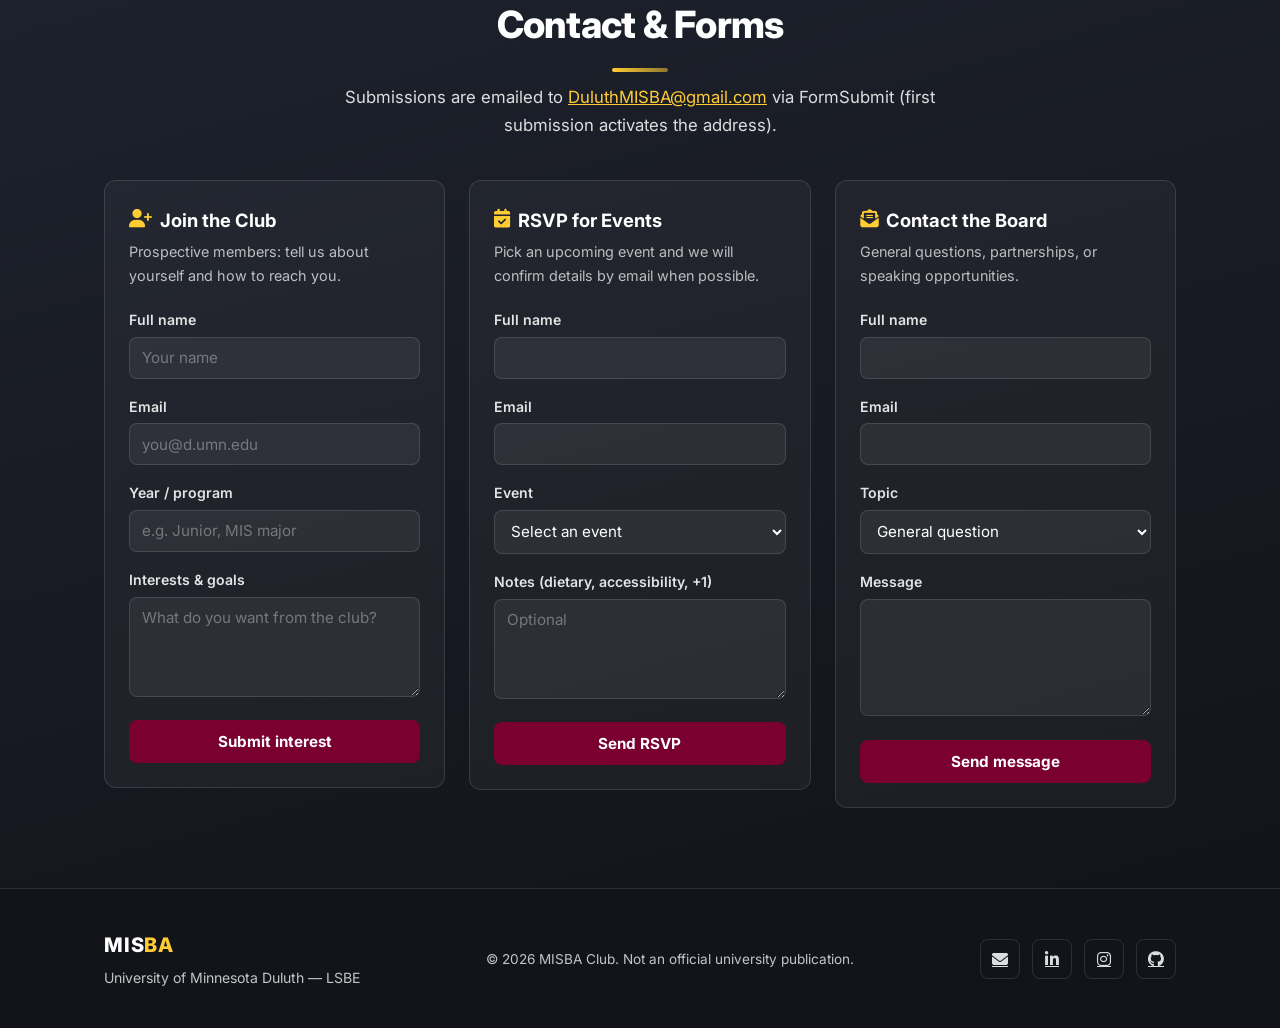
==== commit 38371fb8: "Update index.html" ====
--- a/MISBA-club-site-main/index.html
+++ b/MISBA-club-site-main/index.html
@@ -120,7 +120,7 @@
     <section id="resources" class="section">
         <div class="container">
             <h2 class="section-title">Member Resources</h2>
-            <p class="section-intro">Handy links for practice and career prep (edit in <code>index.html</code> as needed).</p>
+            <p class="section-intro">Handy links for practice and career prep.</p>
             <div class="resource-grid">
                 <a href="https://sqlzoo.net/" class="resource-link" target="_blank" rel="noopener noreferrer">SQL practice — SQLZoo</a>
                 <a href="https://public.tableau.com/app/learn" class="resource-link" target="_blank" rel="noopener noreferrer">Tableau learning</a>
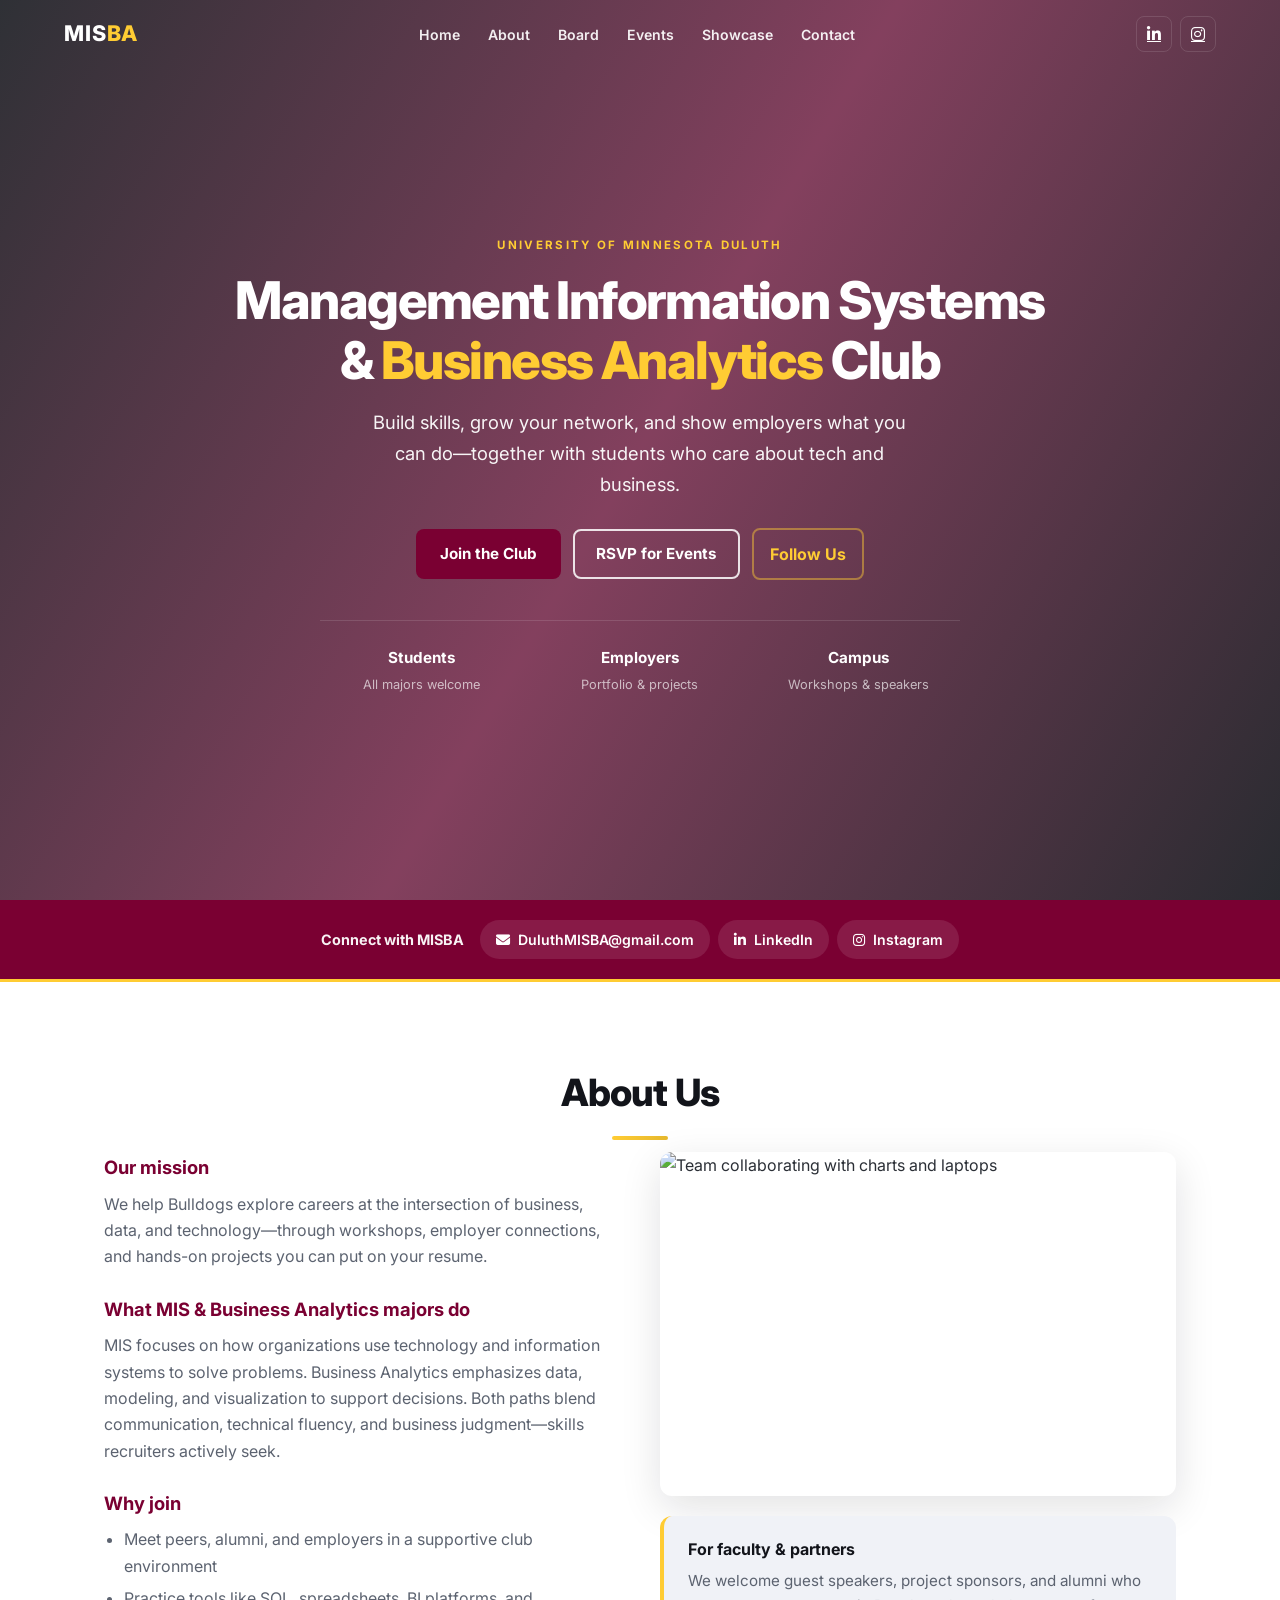
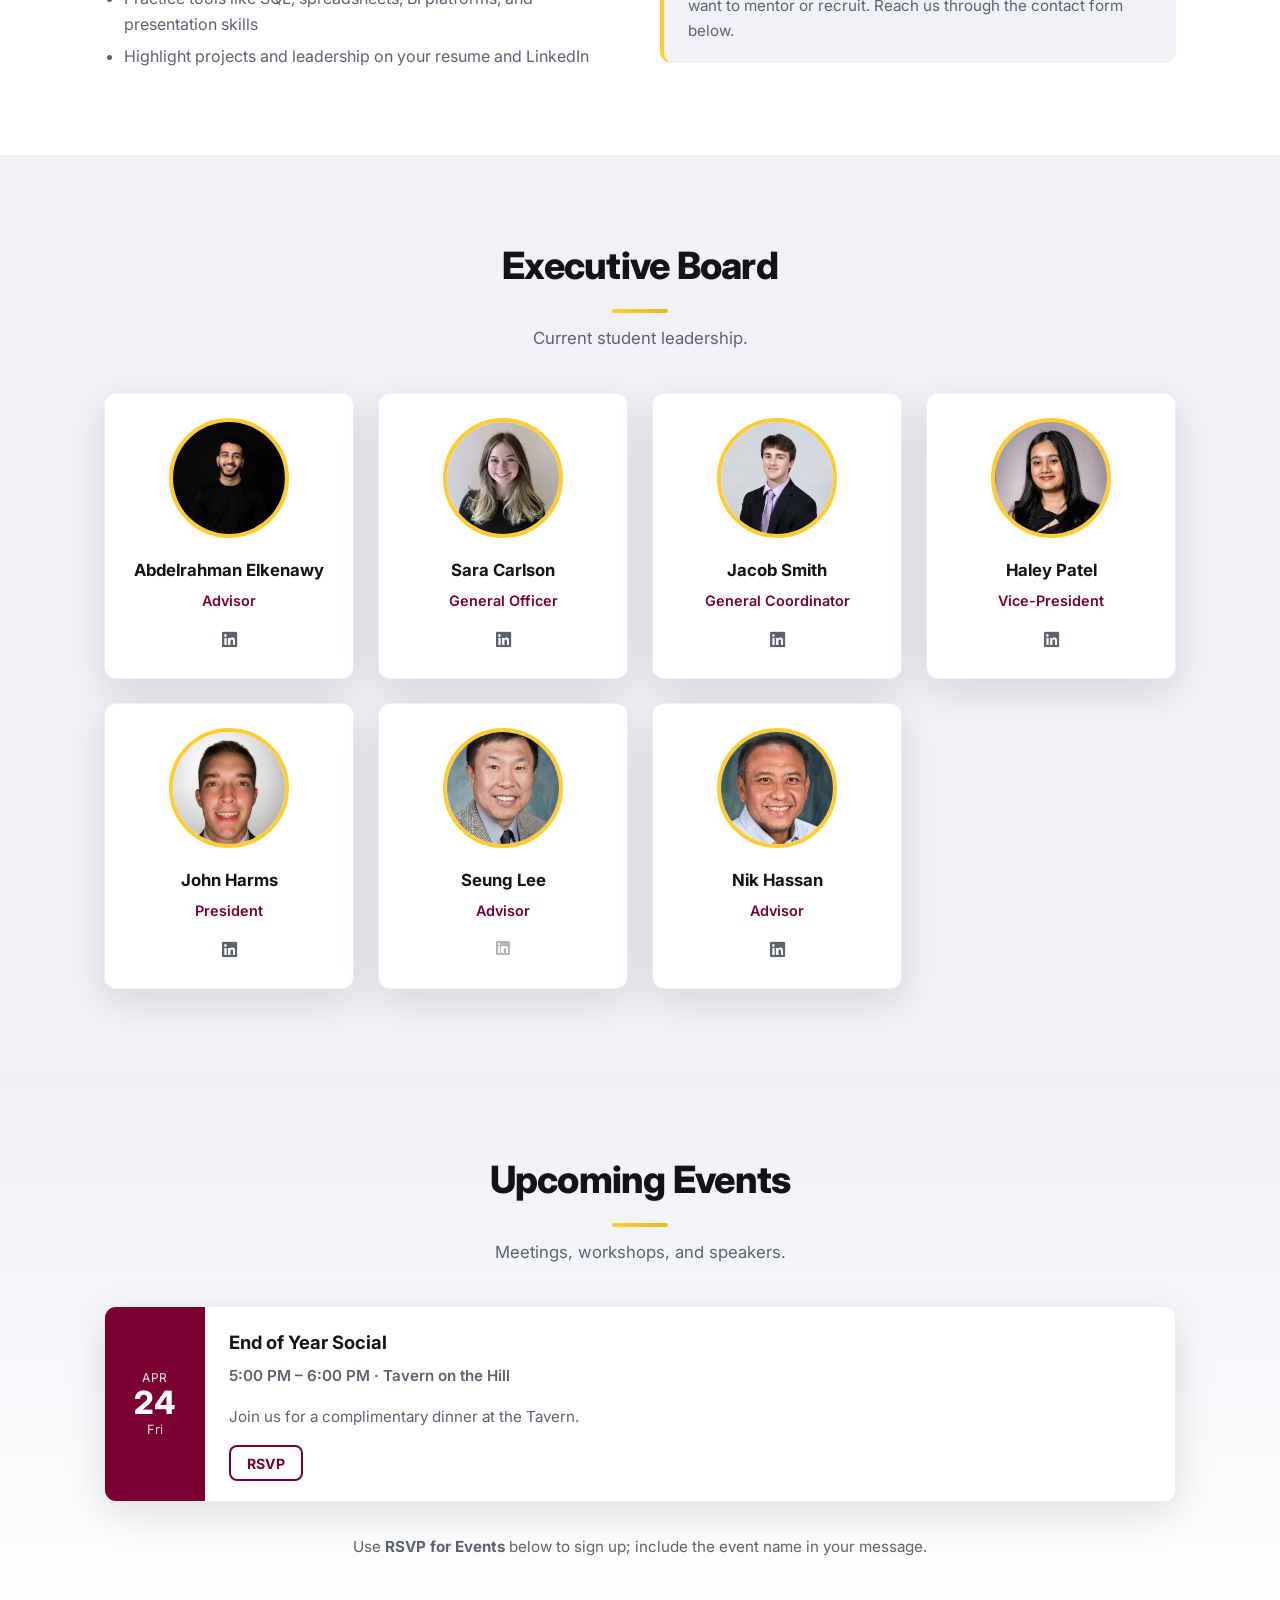
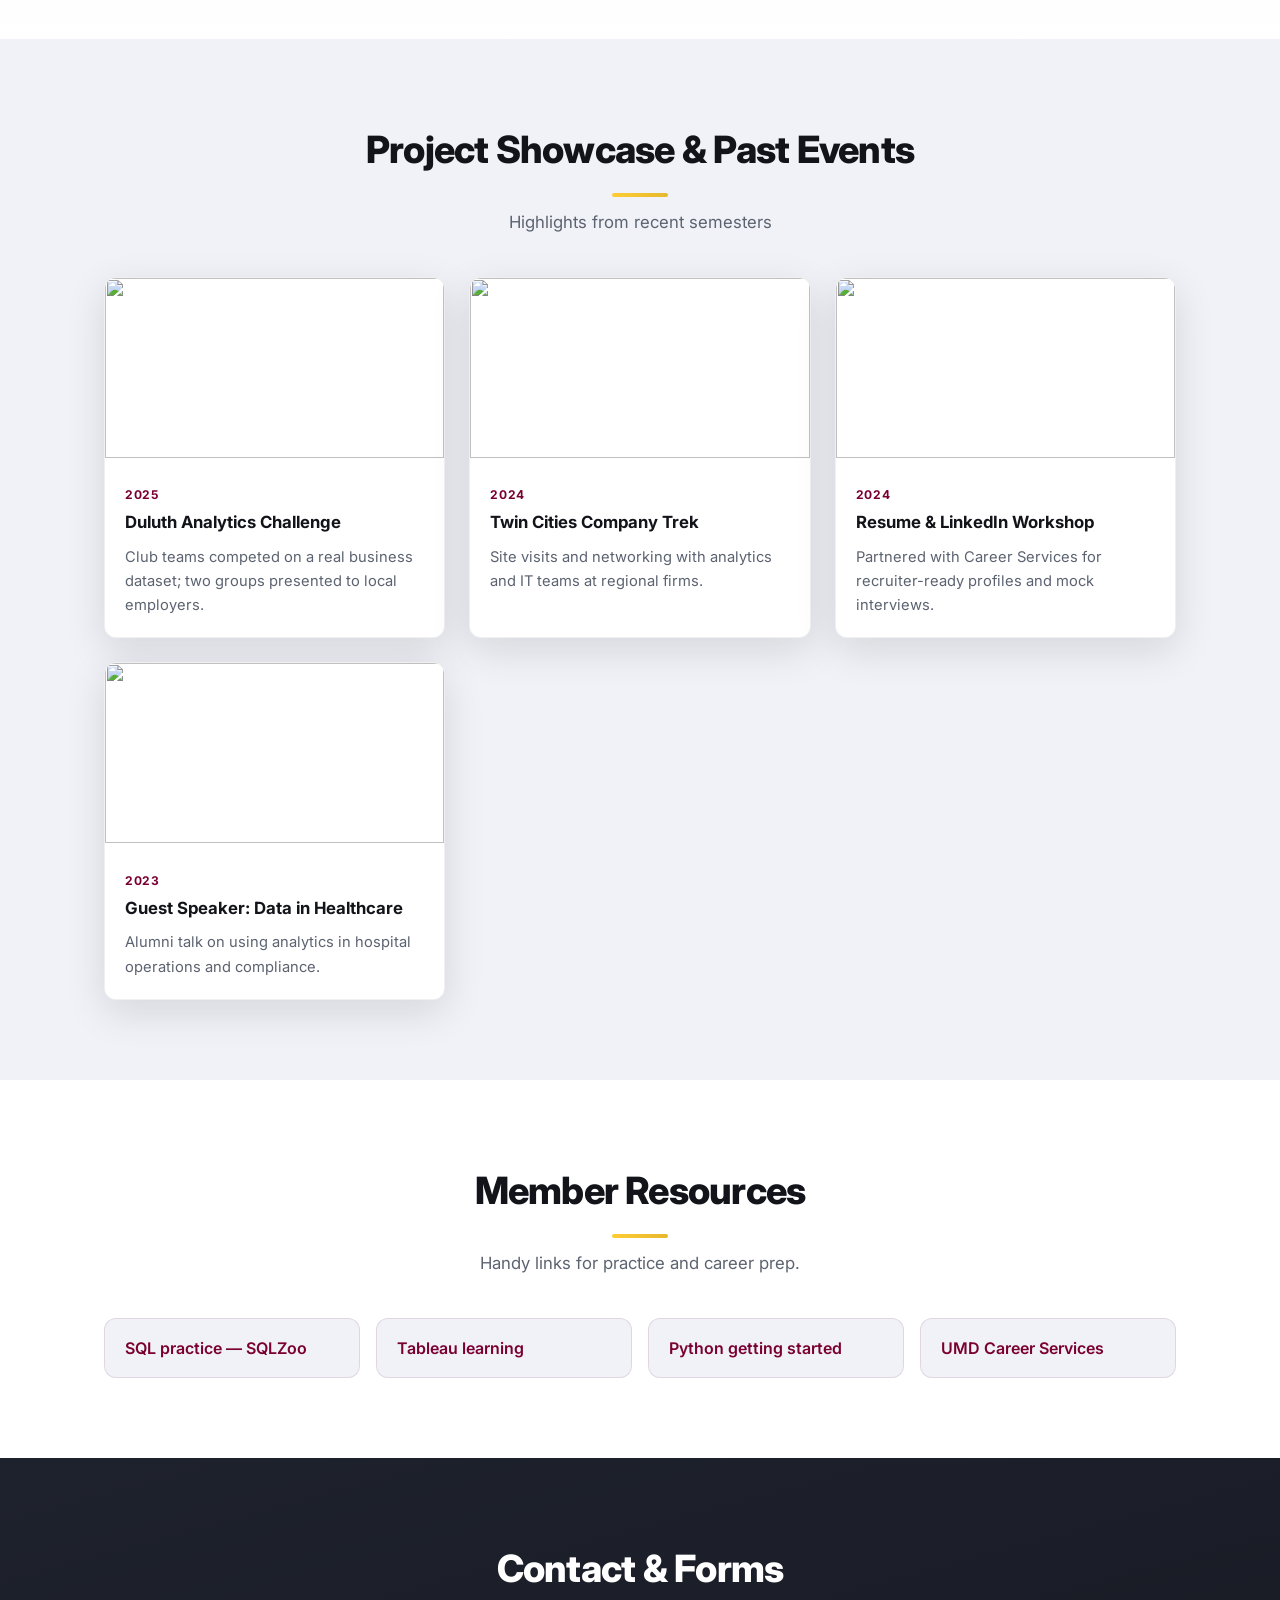
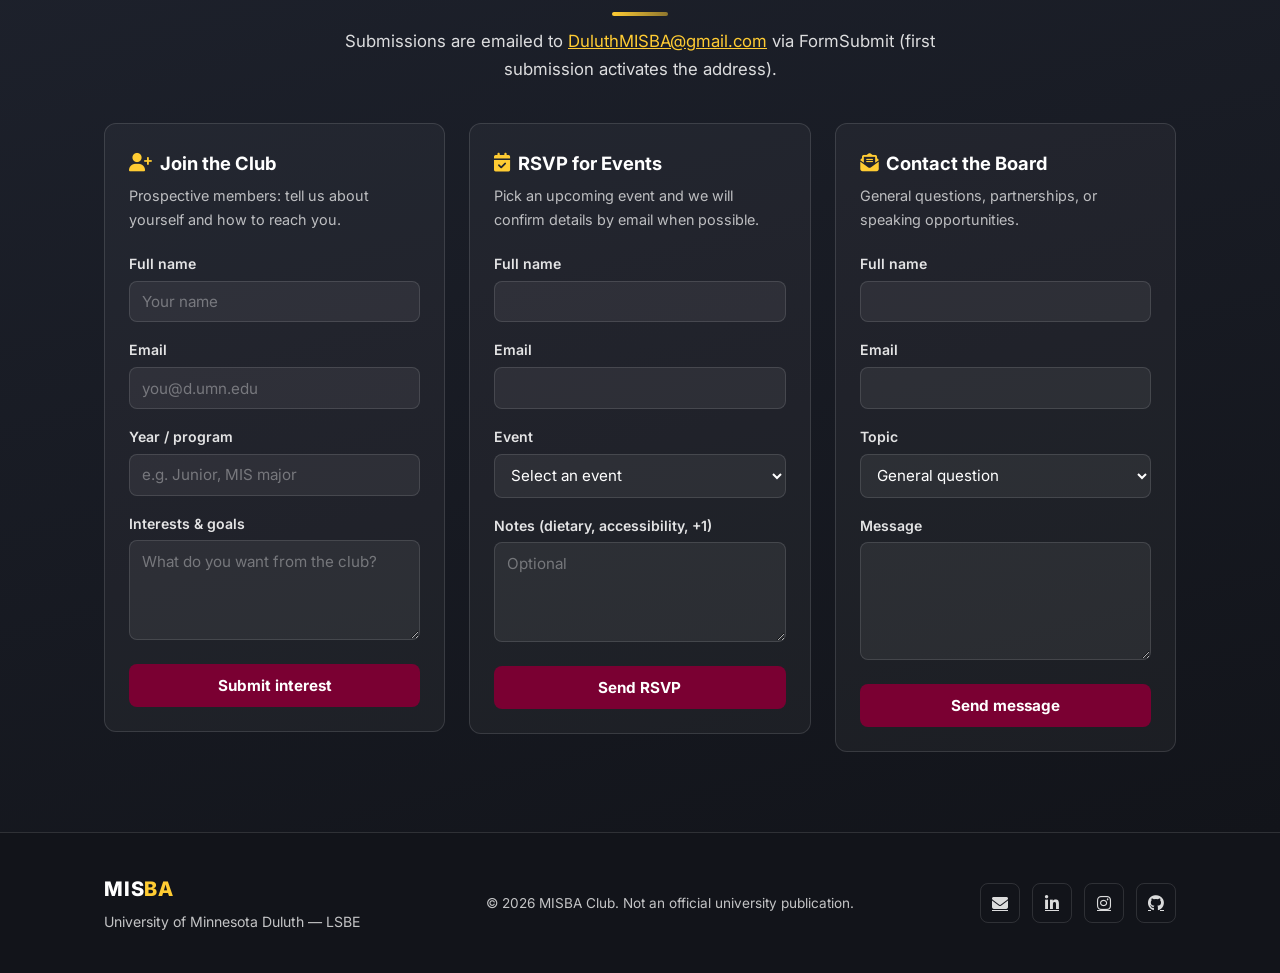
==== commit 7323ffaa: "Update index.html" ====
--- a/MISBA-club-site-main/index.html
+++ b/MISBA-club-site-main/index.html
@@ -95,7 +95,7 @@
     <section id="board" class="section bg-light">
         <div class="container">
             <h2 class="section-title">Executive Board</h2>
-            <p class="section-intro">Current student leadership — update names and photos in <code>data.js</code> each year.</p>
+            <p class="section-intro">Current student leadership.</p>
             <div class="card-grid" id="board-grid"></div>
         </div>
     </section>
@@ -103,7 +103,7 @@
     <section id="events" class="section section-events">
         <div class="container">
             <h2 class="section-title">Upcoming Events</h2>
-            <p class="section-intro">Meetings, workshops, and speakers — dates and rooms are maintained in <code>data.js</code>.</p>
+            <p class="section-intro">Meetings, workshops, and speakers.</p>
             <div class="events-container" id="events-container"></div>
             <p class="events-rsvp-hint">Use <strong>RSVP for Events</strong> below to sign up; include the event name in your message.</p>
         </div>
@@ -112,7 +112,7 @@
     <section id="showcase" class="section bg-light">
         <div class="container">
             <h2 class="section-title">Project Showcase &amp; Past Events</h2>
-            <p class="section-intro">Highlights from recent semesters—replace text and images in <code>data.js</code> as you add new wins.</p>
+            <p class="section-intro">Highlights from recent semesters</p>
             <div class="showcase-grid" id="showcase-grid"></div>
         </div>
     </section>
